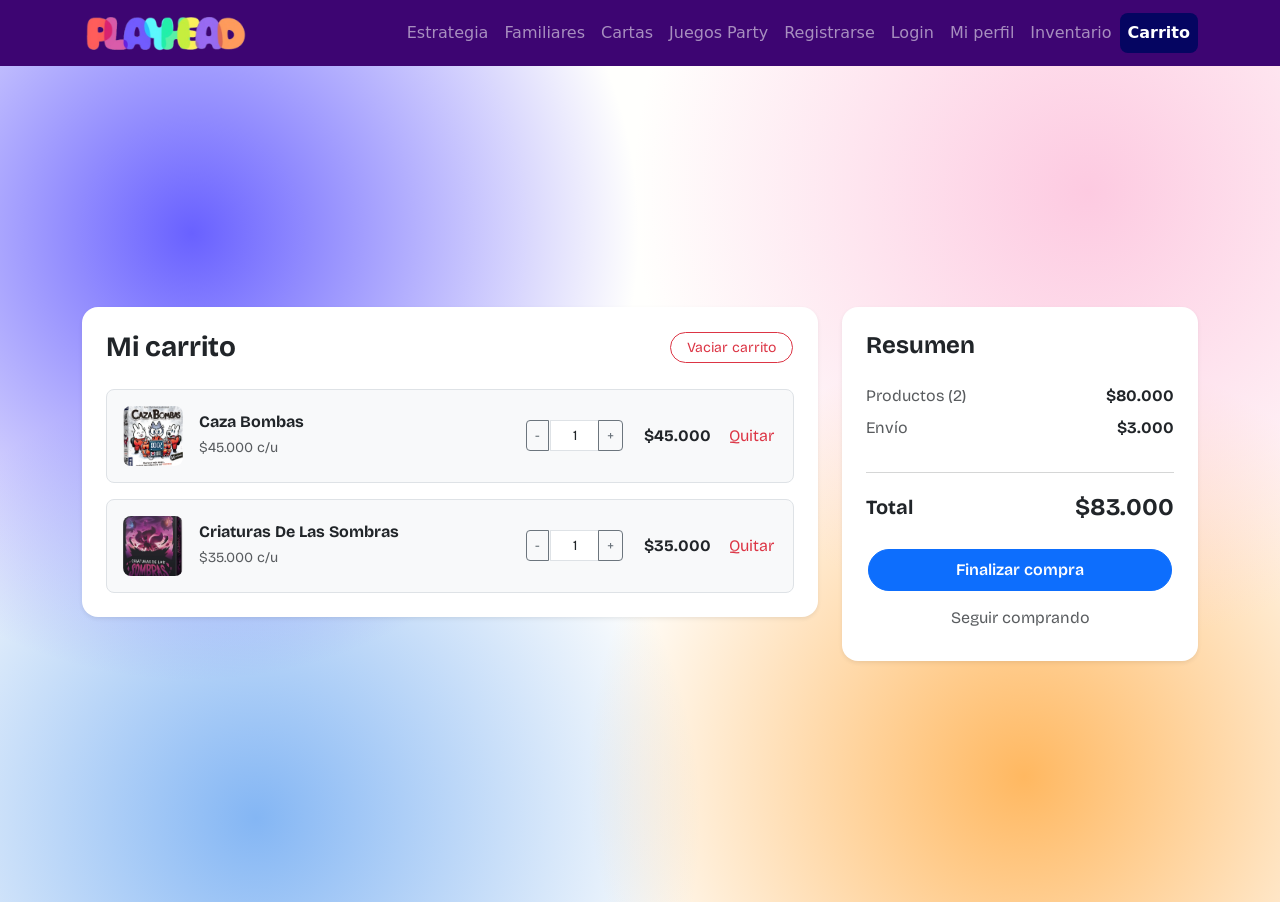
==== carrito.html @ 8ecee49d "Add shopping cart page with product summary and checkout functionality" ====
<!DOCTYPE html>
<html lang="en">

<head>
    <meta charset="UTF-8">
    <meta name="viewport" content="width=device-width, initial-scale=1.0">
    <title>Login</title>
    <!-- Enlace CSS  -->
    <link rel="stylesheet" href="css/styles.css">
    <link rel="preconnect" href="https://fonts.googleapis.com">
    <link rel="preconnect" href="https://fonts.gstatic.com" crossorigin>
    <link href="https://fonts.googleapis.com/css2?family=Bricolage+Grotesque:opsz,wght@12..96,200..800&display=swap"
        rel="stylesheet">

    <link href="https://cdn.jsdelivr.net/npm/bootstrap@5.3.8/dist/css/bootstrap.min.css" rel="stylesheet"
        integrity="sha384-sRIl4kxILFvY47J16cr9ZwB07vP4J8+LH7qKQnuqkuIAvNWLzeN8tE5YBujZqJLB" crossorigin="anonymous">
</head>

<body>
    <header>
        <nav class="navbar navbar-expand-lg bg-navbar py-2" data-bs-theme="dark">
            <div class="container">
                <a class="navbar-brand" href="index.html">
                    <img src="img/logo2.png" alt="PLAYHEAD" class="img-logo flotar"
                        style="max-height: 40px; width: auto;">
                </a>
                <button class="navbar-toggler" type="button" data-bs-toggle="offcanvas" data-bs-target="#navbarNavMenu"
                    aria-controls="navbarNavMenu" aria-expanded="false" aria-label="Abrir menú">
                    <span class="navbar-toggler-icon" aria-hidden="true"></span>
                </button>
                <div class="offcanvas offcanvas-end bg-navbar" tabindex="-1" id="navbarNavMenu"
                    aria-labelledby="navbarNavMenuLabel">
                    <div class="offcanvas-header">
                        <h5 class="offcanvas-title" id="navbarNavMenuLabel">Menú</h5>
                        <button type="button" class="btn-close" data-bs-dismiss="offcanvas"
                            aria-label="Cerrar"></button>
                    </div>
                    <div class="offcanvas-body">
                        <ul class="navbar-nav ms-lg-auto">
                            <li class="nav-item">
                                <a class="nav-link" href="estrategia.html">Estrategia</a>
                            </li>
                            <li class="nav-item">
                                <a class="nav-link" href="familiares.html">Familiares</a>
                            </li>
                            <li class="nav-item">
                                <a class="nav-link" aria-current="page" href="cartas.html">Cartas</a>
                            </li>
                            <li class="nav-item">
                                <a class="nav-link" href="juegos-party.html">Juegos Party</a>
                            </li>
                            <li class="nav-item">
                                <a class="nav-link " href="registro.html">Registrarse</a>
                            </li>
                            <li class="nav-item">
                                <a class="nav-link" href="login.html">Login</a>
                            </li>
                            <li class="nav-item">
                                <a class="nav-link" href="perfil.html">Mi perfil</a>
                            </li>
                            <li class="nav-item">
                                <a class="nav-link" href="inventario.html">Inventario</a>
                            </li>
                            <li class="nav-item">
                                <a class="nav-link active" href="carrito.html">Carrito</a>
                            </li>
                        </ul>
                    </div>
                </div>
            </div>
        </nav>
    </header>
    <main class="bg-color py-4">
        <div class="container">
            <div class="row g-4">

                <div class="col-12 col-lg-8">
                    <div class="card border-0 shadow-sm p-4 rounded-4">

                        <div class="d-flex justify-content-between align-items-center mb-4">
                            <h3 class="fw-bold mb-0">Mi carrito</h3>
                            <button class="btn btn-outline-danger btn-sm rounded-pill px-3">Vaciar carrito</button>
                        </div>

                        
                        <div class="d-flex flex-column gap-3">

                            <div
                                class="d-flex align-items-center justify-content-between p-3 border rounded-3 bg-light">
                                <div class="d-flex align-items-center gap-3">
                                    <img src="img/estrategia/caza.png" alt="Caza Bombas" class="rounded-3"
                                        style="width: 60px; height: 60px; object-fit: cover;">
                                    <div>
                                        <h6 class="fw-bold mb-1">Caza Bombas</h6>
                                        <small class="text-muted">$45.000 c/u</small>
                                    </div>
                                </div>

                                <div class="d-flex align-items-center gap-3">
                                    <div class="input-group input-group-sm" style="width: 100px;">
                                        <button class="btn btn-outline-secondary" type="button">-</button>
                                        <input type="text" class="form-control text-center" value="1" readonly>
                                        <button class="btn btn-outline-secondary" type="button">+</button>
                                    </div>
                                    <span class="fw-bold text-dark"
                                        style="min-width: 70px; text-align: right;">$45.000</span>
                                    <button
                                        class="btn btn-link text-danger p-0 text-decoration-none small">Quitar</button>
                                </div>
                            </div>

                            <!-- Producto 2 -->
                            <div
                                class="d-flex align-items-center justify-content-between p-3 border rounded-3 bg-light">
                                <div class="d-flex align-items-center gap-3">
                                    <img src="img/estrategia/criaturas.png" alt="Criaturas De Las Sombras" class="rounded-3"
                                        style="width: 60px; height: 60px; object-fit: cover;">
                                    <div>
                                        <h6 class="fw-bold mb-1">Criaturas De Las Sombras</h6>
                                        <small class="text-muted">$35.000 c/u</small>
                                    </div>
                                </div>

                                <!-- Controles de cantidad y precio -->
                                <div class="d-flex align-items-center gap-3">
                                    <div class="input-group input-group-sm" style="width: 100px;">
                                        <button class="btn btn-outline-secondary" type="button">-</button>
                                        <input type="text" class="form-control text-center" value="1" readonly>
                                        <button class="btn btn-outline-secondary" type="button">+</button>
                                    </div>
                                    <span class="fw-bold text-dark"
                                        style="min-width: 70px; text-align: right;">$35.000</span>
                                    <button
                                        class="btn btn-link text-danger p-0 text-decoration-none small">Quitar</button>
                                </div>
                            </div>

                        </div>
                    </div>
                </div>

               
                <div class="col-12 col-lg-4">
                    <div class="card border-0 shadow-sm p-4 rounded-4">
                        <h4 class="fw-bold mb-4">Resumen</h4>

                   
                        <div class="d-flex justify-content-between mb-2">
                            <span class="text-muted">Productos (2)</span>
                            <span class="fw-bold">$80.000</span>
                        </div>
                        <div class="d-flex justify-content-between mb-3">
                            <span class="text-muted">Envío</span>
                            <span class="fw-bold">$3.000</span>
                        </div>

                        <hr class="text-muted opacity-25">
                    
                        <div class="d-flex justify-content-between align-items-center mb-4">
                            <span class="fw-bold fs-5">Total</span>
                            <span class="fw-bold fs-4 text-dark">$83.000</span>
                        </div>
                      
                        <button class="btn btn-primary w-150 py-2 rounded-pill mb-2 fw-semibold">Finalizar
                            compra</button>
                        <a href="index.html"
                            class="btn btn-link text-center text-decoration-none text-muted small">Seguir comprando</a>
                    </div>
                </div>

            </div>
        </div>
    </main>

    <script src="https://cdn.jsdelivr.net/npm/bootstrap@5.3.8/dist/js/bootstrap.bundle.min.js"
        integrity="sha384-FKyoEForCGlyvwx9Hj09JcYn3nv7wiPVlz7YYwJrWVcXK/BmnVDxM+D2scQbITxI"
        crossorigin="anonymous"></script>

</body>

</html>
---- css/styles.css ----
:root {
    --text-color: #0a195f;
    --bg-color: #fffffdef;
    --sc-color: #340569de;

    --estrategia: #6961ff;
    --familiares: #84B6F4;
    --cartas: #FDCAE1;
    --party: #ffb861;

    --radio: 18px;
    --sombra: 0 14px 34px rgba(8, 43, 69, .10);

    --descuento: oklch(75.523% 0.15559 63.576);
    --borde: 2px rgba(8, 43, 69, .10);
}


/* * { box-sizing: border-box; } */
html {
    scroll-behavior: smooth;
}

body {
    margin: 0;
    background: var(--bg-color);
    color: var(--text-color);
    font-family: "Bricolage Grotesque", sans-serif;
    line-height: 1.6;
}

a {
    color: inherit;
}


.btn {
    display: inline-block;
    text-decoration: none;
    font-size: 1rem;
    padding: 0.5em;
    margin: 0 0.1em;
    border-radius: 0.5em;
}

.btn-primary {
    color: white;
    background-color: #070aa0b3;

}


/* Nav */
.bg-navbar {
    background-color: rgb(61, 5, 114);
}


.img-logo {
    width: 150px;
}

.img-main {
    width: 300px;
}

.navbar-nav {
    border-radius: 0.3em;
}

.nav-link {
    text-decoration: none;
    display: inline-block;
    padding: 0.3em;
    color: white;
}

.nav-link:hover {
    background-color: rgb(5, 5, 97);
    color: white;
    border-radius: 0.5em;
}


.sc-title {
    font-size: 35px;
    text-align: center;
    animation: subir 650ms ease both;
}

.p-title {
    font-size: 50px;
    font-family: "Bricolage Grotesque", sans-serif;
}

.inicio main.container {
    padding-top: 1.5rem;
    padding-bottom: 1rem;
}

.inicio main h3 {
    font-size: .95rem;
    font-weight: 700;
    letter-spacing: .12em;
    color: var(--estrategia);
}

.inicio .p-title {
    margin-bottom: 1rem;
    line-height: 1.1;
}

.inicio .img-main {
    border-radius: var(--radio);
    box-shadow: var(--sombra);
}
.link-social {
    font-weight: 600;
    color: rgb(61, 5, 114);
    text-decoration-thickness: 1.5px;
    text-underline-offset: 3px;
}

.inicio .card-section {
    transition: transform .25s ease, box-shadow .25s ease;
}

.inicio .card-section:hover {
    transform: translateY(-4px);
}

.inicio .card-section .card-title {
    font-weight: 700;
}

/* Texto oscuro en todas las tarjetas para que se lea mejor */
.inicio .card-section {
    color: var(--text-color);
}

.card:hover {
    box-shadow: 0 10px 20px rgba(0, 0, 0, 0.6);
}

.card.estrategia {
    background-color: var(--estrategia);
}

.card.familiares {
    background-color: var(--familiares);
}

.card.cartas {
    background-color: var(--cartas);
}

.card.party {
    background-color: var(--party);
}
.mesure-card{
   height: 100%; 
   display: flex; 
   flex-direction: column; 
   max-width: 360px; 
   width: 100%; 
   position: relative;
}
.card-img {
    height: 300px;
    object-fit: cover;
}

.card-body-mesure {
    display: flex; 
    flex-direction: column; 
    flex: 1 1 auto;
}

.card-section{
    width: 100%; 
    height: 100%; 
    display: flex; 
    flex-direction: column;
}

/* Footer */
.bg-footer {
    background-color: #302C2D;
    color: white;
}

.bg-footer p {
    margin: 0;
    padding: 2px;
    text-align: center;
}

.banner {
    position: relative;
    padding: 10px;
    display: flex;
    flex-direction: column;
    padding-left: 10%;
}

.banner p {
    margin: 0;
    padding: 0;
}

.banner h1 {
    margin: 0;
    padding: 0;
}

.banner_bajada {
    font-size: 20px;
    margin-top: 0;
}

#juegos-party {
    background: var(--party);
}

#juegos-familiares {
    background: var(--familiares);
}

#juegos-estrategia {
    background: var(--estrategia);
}

#juegos-cartas {
    background: var(--cartas);
}

.paginacion {
    margin: 0 var(--margen) 56px;
    border: var(--borde);
    border-radius: 999px;
    display: grid;
    grid-template-columns: 1fr auto 1fr;
    align-items: center;
    padding: 14px 28px;
    font-weight: 600;
    font-size: 17px;
}

.paginacion a {
    text-decoration: none;
}

.paginacion a:last-child {
    justify-self: end;
}

.navbar .navbar-nav .nav-link:hover,
.navbar .navbar-nav .nav-link.active {
    background-color: rgb(5, 5, 97);
    color: white;
    border-radius: 0.5em;
}
.navbar .navbar-nav .nav-link.active { 
    font-weight: 700; 
}
.drawer-title { 
    color: white; 
}

.bg-color {
    position: relative;
    display: flex;
    align-items: center;
    justify-content: center;
    min-height: calc(100vh - 64px);
    padding: 2rem 1rem;
    overflow: hidden;
    background:
        radial-gradient(circle at 15% 20%, var(--estrategia) 0, transparent 35%),
        radial-gradient(circle at 85% 15%, var(--cartas) 0, transparent 35%),
        radial-gradient(circle at 80% 85%, var(--party) 0, transparent 35%),
        radial-gradient(circle at 20% 90%, var(--familiares) 0, transparent 35%),
        var(--bg-color);
    font-family: "Bricolage Grotesque", sans-serif;
}
/* LOGIN */
.bg-logo{
    display: flex;
    margin: auto;
    justify-content: center;
    background-color: var(--sc-color);
    border-radius: 20px;
    box-shadow: 0 10px 20px rgba(0, 0, 0, 0.6);
    width: 220px;
}

.auth-card{
    display: flex;
    justify-content: center;
    align-items: center;
    margin: auto;
    max-width: 550px;
}

.bg-logo img{
    width: 180px;
    padding: 6px 0px;
}
.auth-title{
    margin-bottom: .25rem;
    margin-top: 1rem;
    font-size: 1.75rem;
    font-weight: 700;
    color: var(--text-color); 
    text-align: center;
}

/* PERFIL */
.img-perfil{
    width: auto;
    height: 120px;  
}

.badge-estrategia {
    background-color: var(--estrategia) !important;
    color: #ffffff !important;
}


.badge-cartas {
    background-color: var(--cartas); 
    color: #ffffff !important;
}

.badge-familiares {
    background-color: var(--familiares); 
    color: #ffffff !important;
}

.badge-party {
    background-color: var(--party); 
    color: #ffffff !important;
}

/* INVENTARIO */

.inventario-resumen {
    display: grid;
    grid-template-columns: repeat(auto-fit, minmax(150px, 1fr));
    gap: .75rem;
}

.inventario-resumen > div {
    display: flex;
    flex-direction: column;
    align-items: center;
    padding: .9rem 1rem;
    text-align: center;
    background: rgba(105, 97, 255, .1);
    border-radius: 16px;
}

.resumen-num {
    font-size: 1.35rem;
    font-weight: 800;
    color: rgb(61, 5, 114);
}

.resumen-txt {
    font-size: .8rem;
    color: rgba(10, 25, 95, .65);
}

.inventario-btn {
    padding: .35rem .8rem;
    font-size: .85rem;
    font-weight: 700;
    color: rgb(61, 5, 114);
    background: rgba(105, 97, 255, .1);
    border: 0;
    border-radius: 10px;
    transition: background-color .2s ease;
}

.inventario-btn:hover {
    background: rgba(105, 97, 255, .2);
}

.inventario-btn.peligro {
    color: #d93036;
    background: rgba(229, 72, 77, .1);
}

.inventario-btn.peligro:hover {
    background: rgba(229, 72, 77, .2);
}

.compra-img {
    flex: 0 0 auto;
    width: 64px;
    height: 64px;
    object-fit: cover;
    border-radius: 12px;
}

.inventario-sin-img {
    display: flex;
    align-items: center;
    justify-content: center;
    font-size: 1.5rem;
    background: rgba(105, 97, 255, .1);
}

@keyframes flotar {
    0% {
        transform: translateY(0);
    }

    50% {
        transform: translateY(-8px);
    }

    100% {
        transform: translateY(0);
    }
}

.flotar {
    animation-name: flotar;
    animation-duration: 3s;
    animation-timing-function: ease-in-out;
    animation-iteration-count: infinite;

}

@keyframes aparecer {
    0% {
        opacity: 0;
    }

    100% {
        opacity: 1;
    }
}


.aparecer {
    animation-name: aparecer;
    animation-duration: 2s;
}

@keyframes sello {

    0%,
    100% {
        transform: rotate(6deg);
    }

    50% {
        transform: rotate(-6deg) scale(1.08);
    }
}

.descuento {
    position: absolute;
    top: 14px;
    right: 14px;
    background: var(--descuento);
    border: var(--borde);
    border-radius: 999px;
    padding: 6px 12px;
    font-weight: 800;
    font-size: 16px;
    animation: sello 1.6s ease-in-out infinite;
}

@keyframes subir {
    from {
        opacity: 0;
        transform: translateY(18px);
    }

    to {
        opacity: 1;
        transform: translateY(0);
    }
}

@media (min-width: 768px) {
    .img-main {
        width: 500px;
    }

    .container-footer {
        display: flex;
        justify-content: space-between;
        padding: 1rem;
    }
}
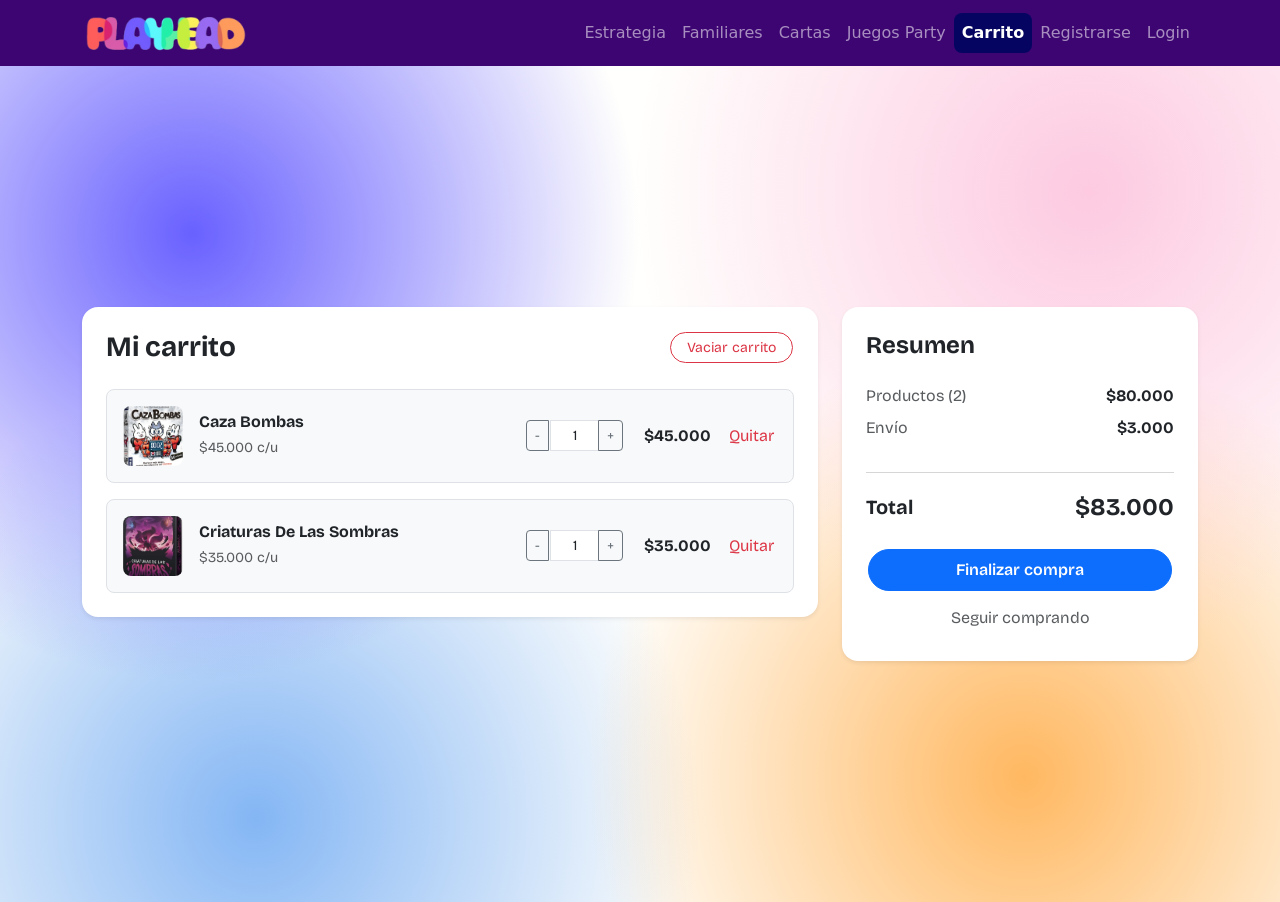
==== commit 6ed9d278: "Refactor navigation links and add user role management in multiple HTML files; implement registratio" ====
--- a/carrito.html
+++ b/carrito.html
@@ -50,20 +50,27 @@
                                 <a class="nav-link" href="juegos-party.html">Juegos Party</a>
                             </li>
                             <li class="nav-item">
-                                <a class="nav-link " href="registro.html">Registrarse</a>
+                                <a class="nav-link active" href="carrito.html">Carrito</a>
                             </li>
+                            <!-- Personas que aun no inician sesión -->
                             <li class="nav-item">
+                                <a class="nav-link nav-invitado" href="registro.html">Registrarse</a>
+                            </li>
+                            <li class="nav-item nav-invitado">
                                 <a class="nav-link" href="login.html">Login</a>
                             </li>
+                            <!-- Sólo el admin verá el inventario -->
                             <li class="nav-item">
-                                <a class="nav-link" href="perfil.html">Mi perfil</a>
+                                <a class="nav-link nav-admin" href="inventario.html">Inventario</a>
                             </li>
+                            <!-- Usuarios autenticados y el admin verán su perfil -->
                             <li class="nav-item">
-                                <a class="nav-link" href="inventario.html">Inventario</a>
+                                <a class="nav-link nav-user" href="perfil.html">Mi Perfil</a>
                             </li>
-                            <li class="nav-item">
-                                <a class="nav-link active" href="carrito.html">Carrito</a>
+                            <li class="nav-item nav-user">
+                                <a class="nav-link" href="/index.html" id="btnLogout">Cerrar Sesión</a>
                             </li>
+
                         </ul>
                     </div>
                 </div>
@@ -82,7 +89,7 @@
                             <button class="btn btn-outline-danger btn-sm rounded-pill px-3">Vaciar carrito</button>
                         </div>
 
-                        
+
                         <div class="d-flex flex-column gap-3">
 
                             <div
@@ -113,8 +120,8 @@
                             <div
                                 class="d-flex align-items-center justify-content-between p-3 border rounded-3 bg-light">
                                 <div class="d-flex align-items-center gap-3">
-                                    <img src="img/estrategia/criaturas.png" alt="Criaturas De Las Sombras" class="rounded-3"
-                                        style="width: 60px; height: 60px; object-fit: cover;">
+                                    <img src="img/estrategia/criaturas.png" alt="Criaturas De Las Sombras"
+                                        class="rounded-3" style="width: 60px; height: 60px; object-fit: cover;">
                                     <div>
                                         <h6 class="fw-bold mb-1">Criaturas De Las Sombras</h6>
                                         <small class="text-muted">$35.000 c/u</small>
@@ -139,12 +146,12 @@
                     </div>
                 </div>
 
-               
+
                 <div class="col-12 col-lg-4">
                     <div class="card border-0 shadow-sm p-4 rounded-4">
                         <h4 class="fw-bold mb-4">Resumen</h4>
 
-                   
+
                         <div class="d-flex justify-content-between mb-2">
                             <span class="text-muted">Productos (2)</span>
                             <span class="fw-bold">$80.000</span>
@@ -155,12 +162,12 @@
                         </div>
 
                         <hr class="text-muted opacity-25">
-                    
+
                         <div class="d-flex justify-content-between align-items-center mb-4">
                             <span class="fw-bold fs-5">Total</span>
                             <span class="fw-bold fs-4 text-dark">$83.000</span>
                         </div>
-                      
+
                         <button class="btn btn-primary w-150 py-2 rounded-pill mb-2 fw-semibold">Finalizar
                             compra</button>
                         <a href="index.html"
@@ -175,7 +182,7 @@
     <script src="https://cdn.jsdelivr.net/npm/bootstrap@5.3.8/dist/js/bootstrap.bundle.min.js"
         integrity="sha384-FKyoEForCGlyvwx9Hj09JcYn3nv7wiPVlz7YYwJrWVcXK/BmnVDxM+D2scQbITxI"
         crossorigin="anonymous"></script>
-
+    <script src="js/app.js"></script>
 </body>
 
 </html>
